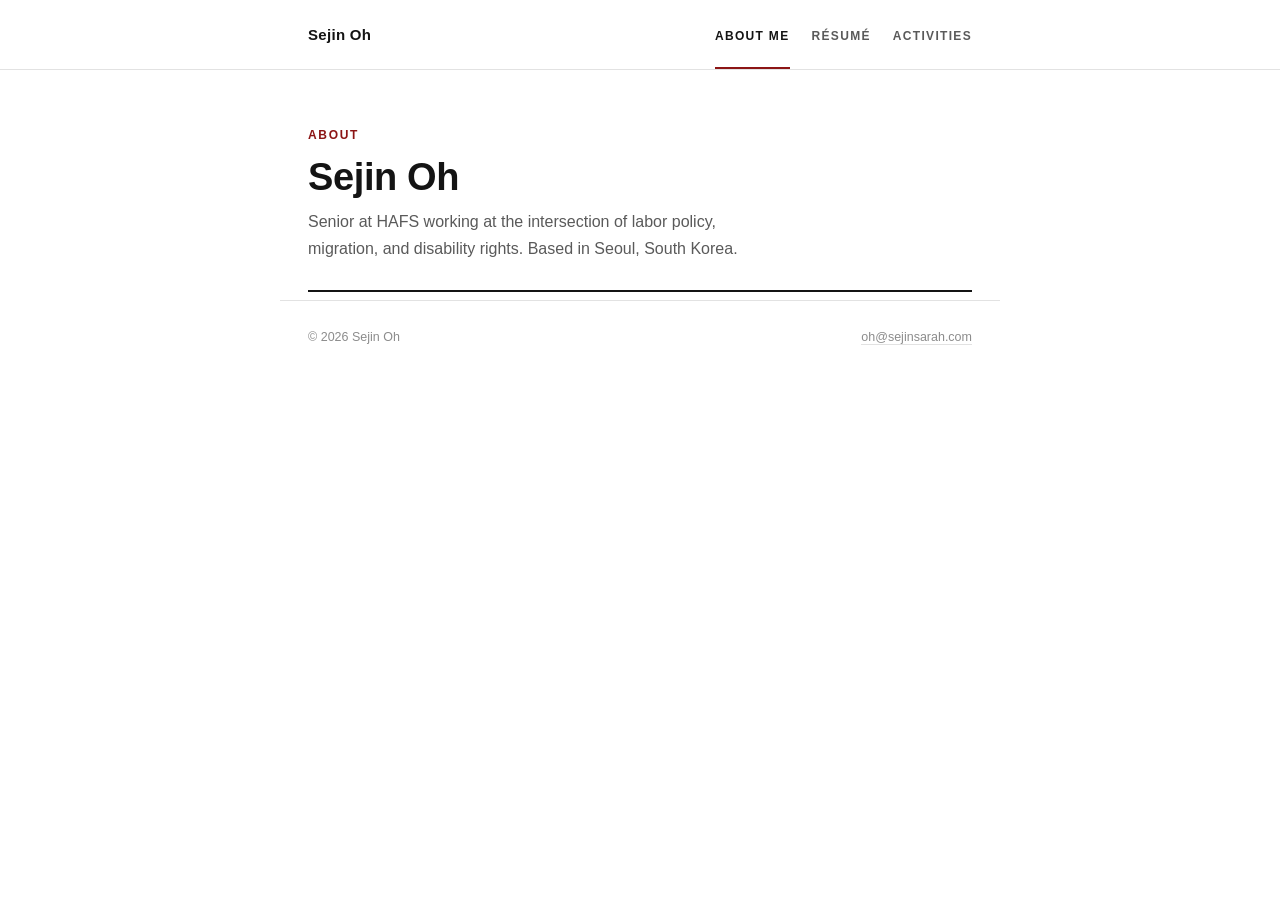
==== index.html @ 44f3dae5 "Add files via upload" ====
<!DOCTYPE html>
<html lang="en">
<head>
<meta charset="UTF-8">
<meta name="viewport" content="width=device-width, initial-scale=1.0">
<title>Sejin Oh — About</title>
<meta name="description" content="Sejin Oh — student researcher and organizer focused on labor and social policy.">
<link rel="preconnect" href="https://api.fontshare.com">
<link rel="stylesheet" href="https://api.fontshare.com/v2/css?f[]=switzer@400,500,600,700&display=swap">
<link rel="stylesheet" href="styles.css">
</head>
<body>

<div class="nav-wrap">
  <nav class="nav">
    <a class="nav-name" href="index.html">Sejin Oh</a>
    <ul class="nav-tabs">
      <li><a href="index.html" aria-current="page">About Me</a></li>
      <li><a href="resume.html">Résumé</a></li>
      <li><a href="activities.html">Activities</a></li>
    </ul>
  </nav>
</div>

<div class="page">
  <header class="masthead" style="padding-bottom: 0;">
    <p class="masthead-eyebrow">About</p>
    <h1>Sejin Oh</h1>
    <p class="masthead-sub">
      Senior at HAFS working at the intersection of labor policy, migration, and disability rights. Based in Seoul, South Korea.
    </p>
    <hr class="masthead-rule">
  </header>
</div>

<footer style="max-width: 720px; margin: 0 auto; padding: 26px 28px 60px; border-top: 1px solid #e2e2e2; font-size: 12.5px; color: #8c8c8c; display: flex; justify-content: space-between; flex-wrap: wrap; gap: 8px;">
  <span>© 2026 Sejin Oh</span>
  <span><a href="mailto:oh@sejinsarah.com">oh@sejinsarah.com</a></span>
</footer>

</body>
</html>
---- styles.css ----
/* ============================================
   sejinsarah.com — shared stylesheet
   Academic / CV aesthetic. Helvetica-adjacent.
   ============================================ */

:root {
  --bg: #ffffff;
  --text: #141414;
  --text-secondary: #5a5a5a;
  --text-tertiary: #8c8c8c;
  --accent: #8c1515;      /* Cornell red, darkened */
  --rule: #e2e2e2;
  --rule-strong: #141414;

  --font: "Switzer", "Helvetica Neue", Helvetica, sans-serif;

  --max-width: 720px;
  --gutter: 28px;
}

* {
  box-sizing: border-box;
}

html {
  -webkit-font-smoothing: antialiased;
}

body {
  margin: 0;
  background: var(--bg);
  color: var(--text);
  font-family: var(--font);
  font-size: 16px;
  line-height: 1.65;
  -webkit-text-size-adjust: 100%;
}

a {
  color: var(--accent);
  text-decoration: none;
  border-bottom: 1px solid rgba(140, 21, 21, 0.35);
  transition: border-color 0.15s ease;
}

a:hover,
a:focus-visible {
  border-bottom-color: var(--accent);
}

a:focus-visible,
button:focus-visible {
  outline: 2px solid var(--accent);
  outline-offset: 3px;
}

/* ---------- Layout shell ---------- */

.page {
  max-width: var(--max-width);
  margin: 0 auto;
  padding: 0 var(--gutter);
}

/* ---------- Top nav ---------- */

.nav-wrap {
  border-bottom: 1px solid var(--rule);
}

.nav {
  max-width: var(--max-width);
  margin: 0 auto;
  padding: 22px var(--gutter) 0;
  display: flex;
  align-items: baseline;
  justify-content: space-between;
  flex-wrap: wrap;
  gap: 14px 24px;
}

.nav-name {
  font-size: 15px;
  font-weight: 700;
  letter-spacing: 0.02em;
  color: var(--text);
  border-bottom: none;
  white-space: nowrap;
}

.nav-name:hover {
  color: var(--accent);
}

.nav-tabs {
  display: flex;
  gap: 22px;
  list-style: none;
  margin: 0;
  padding: 0;
  flex-wrap: wrap;
}

.nav-tabs a {
  display: inline-block;
  font-size: 12px;
  font-weight: 600;
  letter-spacing: 0.11em;
  text-transform: uppercase;
  color: var(--text-secondary);
  border-bottom: 2px solid transparent;
  padding-bottom: 20px;
}

.nav-tabs a:hover {
  color: var(--text);
  border-bottom-color: var(--rule-strong);
}

.nav-tabs a[aria-current="page"] {
  color: var(--text);
  border-bottom-color: var(--accent);
}

/* ---------- Masthead (per-page header) ---------- */

.masthead {
  padding: 56px 0 28px;
}

.masthead-eyebrow {
  font-size: 12px;
  font-weight: 600;
  letter-spacing: 0.14em;
  text-transform: uppercase;
  color: var(--accent);
  margin: 0 0 10px;
}

.masthead h1 {
  font-size: 38px;
  font-weight: 700;
  letter-spacing: -0.01em;
  margin: 0 0 10px;
  line-height: 1.15;
}

.masthead-sub {
  font-size: 16px;
  color: var(--text-secondary);
  margin: 0;
  max-width: 54ch;
}

.masthead-rule {
  margin-top: 28px;
  border: none;
  border-top: 2px solid var(--rule-strong);
}

/* ---------- Sections ---------- */

main {
  padding-bottom: 100px;
}

.section {
  padding-top: 44px;
}

.section + .section {
  border-top: 1px solid var(--rule);
}

.section-label {
  display: flex;
  align-items: baseline;
  gap: 10px;
  font-size: 12px;
  font-weight: 700;
  letter-spacing: 0.14em;
  text-transform: uppercase;
  color: var(--text);
  margin: 0 0 22px;
}

.section-label .num {
  color: var(--text-tertiary);
  font-weight: 500;
}

.section p {
  margin: 0 0 16px;
  color: var(--text);
  max-width: 62ch;
}

.section p:last-child {
  margin-bottom: 0;
}

/* ---------- Entry (résumé / activity style row) ---------- */

.entry {
  margin-bottom: 30px;
}

.entry:last-child {
  margin-bottom: 0;
}

.entry-head {
  display: flex;
  align-items: baseline;
  gap: 8px;
}

.entry-title {
  font-weight: 700;
  font-size: 15.5px;
  white-space: nowrap;
}

.entry-leader {
  flex: 1;
  border-bottom: 1px dotted var(--text-tertiary);
  transform: translateY(-3px);
}

.entry-date {
  font-size: 13px;
  color: var(--text-tertiary);
  white-space: nowrap;
  font-variant-numeric: tabular-nums;
}

.entry-role {
  font-size: 14px;
  color: var(--text-secondary);
  margin: 3px 0 8px;
}

.entry ul {
  margin: 8px 0 0;
  padding-left: 18px;
}

.entry li {
  margin-bottom: 6px;
  color: var(--text);
  max-width: 62ch;
}

.entry li:last-child {
  margin-bottom: 0;
}

/* ---------- Tag / pill row (interests, skills) ---------- */

.tag-row {
  display: flex;
  flex-wrap: wrap;
  gap: 8px;
  margin-top: 4px;
}

.tag {
  font-size: 12.5px;
  color: var(--text-secondary);
  border: 1px solid var(--rule);
  border-radius: 3px;
  padding: 5px 10px;
}

/* ---------- Featured / publication cards ---------- */

.pub {
  margin-bottom: 26px;
  padding-bottom: 26px;
  border-bottom: 1px solid var(--rule);
}

.pub:last-child {
  margin-bottom: 0;
  padding-bottom: 0;
  border-bottom: none;
}

.pub-title {
  font-weight: 700;
  font-size: 16px;
  margin: 0 0 6px;
}

.pub-meta {
  font-size: 13px;
  color: var(--text-tertiary);
  margin: 0 0 10px;
  font-style: italic;
}

.pub p {
  font-size: 15px;
}

/* ---------- Photo grid (Activities) ---------- */

.photo-grid {
  display: grid;
  grid-template-columns: repeat(2, 1fr);
  gap: 24px 20px;
}

.photo-card-title {
  grid-column: 1 / -1;
  font-size: 12px;
  font-weight: 700;
  letter-spacing: 0.08em;
  text-transform: uppercase;
  color: var(--text-tertiary);
  margin: 28px 0 2px;
}

.photo-card-title:first-child {
  margin-top: 0;
}

.photo-card {
  display: block;
}

.photo-frame {
  aspect-ratio: 4 / 3;
  width: 100%;
  background: #fafafa;
  border: 1px dashed var(--rule);
  display: flex;
  align-items: center;
  justify-content: center;
  overflow: hidden;
  margin-bottom: 10px;
}

.photo-frame img {
  width: 100%;
  height: 100%;
  object-fit: cover;
  display: block;
}

.photo-frame .placeholder-label {
  font-size: 11px;
  letter-spacing: 0.08em;
  text-transform: uppercase;
  color: var(--text-tertiary);
  text-align: center;
  padding: 0 10px;
}

.photo-caption-title {
  font-weight: 700;
  font-size: 14.5px;
  margin: 0 0 3px;
}

.photo-caption {
  font-size: 13.5px;
  color: var(--text-secondary);
  margin: 0;
}

@media (max-width: 560px) {
  .photo-grid {
    grid-template-columns: 1fr;
  }
}

/* ---------- Résumé embed ---------- */

.resume-actions {
  display: flex;
  align-items: center;
  gap: 16px;
  margin-bottom: 24px;
}

.btn-download {
  display: inline-block;
  font-size: 13px;
  font-weight: 600;
  letter-spacing: 0.04em;
  text-transform: uppercase;
  color: var(--bg);
  background: var(--accent);
  border: 1px solid var(--accent);
  border-bottom: none;
  padding: 10px 18px;
  border-radius: 2px;
}

.btn-download:hover {
  background: #6f1010;
  border-color: #6f1010;
}

.resume-embed {
  width: 100%;
  height: 900px;
  border: 1px solid var(--rule);
  display: block;
}

.resume-embed-fallback {
  border: 1px dashed var(--rule);
  padding: 40px 20px;
  text-align: center;
  color: var(--text-tertiary);
  font-size: 13.5px;
}

/* ---------- Footer ---------- */

footer {
  max-width: var(--max-width);
  margin: 0 auto;
  padding: 26px var(--gutter) 60px;
  border-top: 1px solid var(--rule);
  font-size: 12.5px;
  color: var(--text-tertiary);
  display: flex;
  justify-content: space-between;
  flex-wrap: wrap;
  gap: 8px;
}

footer a {
  color: var(--text-tertiary);
  border-bottom: 1px solid var(--rule);
}

footer a:hover {
  color: var(--accent);
  border-bottom-color: var(--accent);
}

/* ---------- Responsive ---------- */

@media (max-width: 560px) {
  .masthead h1 {
    font-size: 30px;
  }

  .nav {
    padding-top: 18px;
  }

  .nav-tabs {
    gap: 16px;
  }

  .nav-tabs a {
    padding-bottom: 14px;
  }

  .entry-head {
    flex-wrap: wrap;
  }

  .entry-leader {
    display: none;
  }

  footer {
    flex-direction: column;
  }
}

@media (prefers-reduced-motion: reduce) {
  * {
    transition: none !important;
  }
}
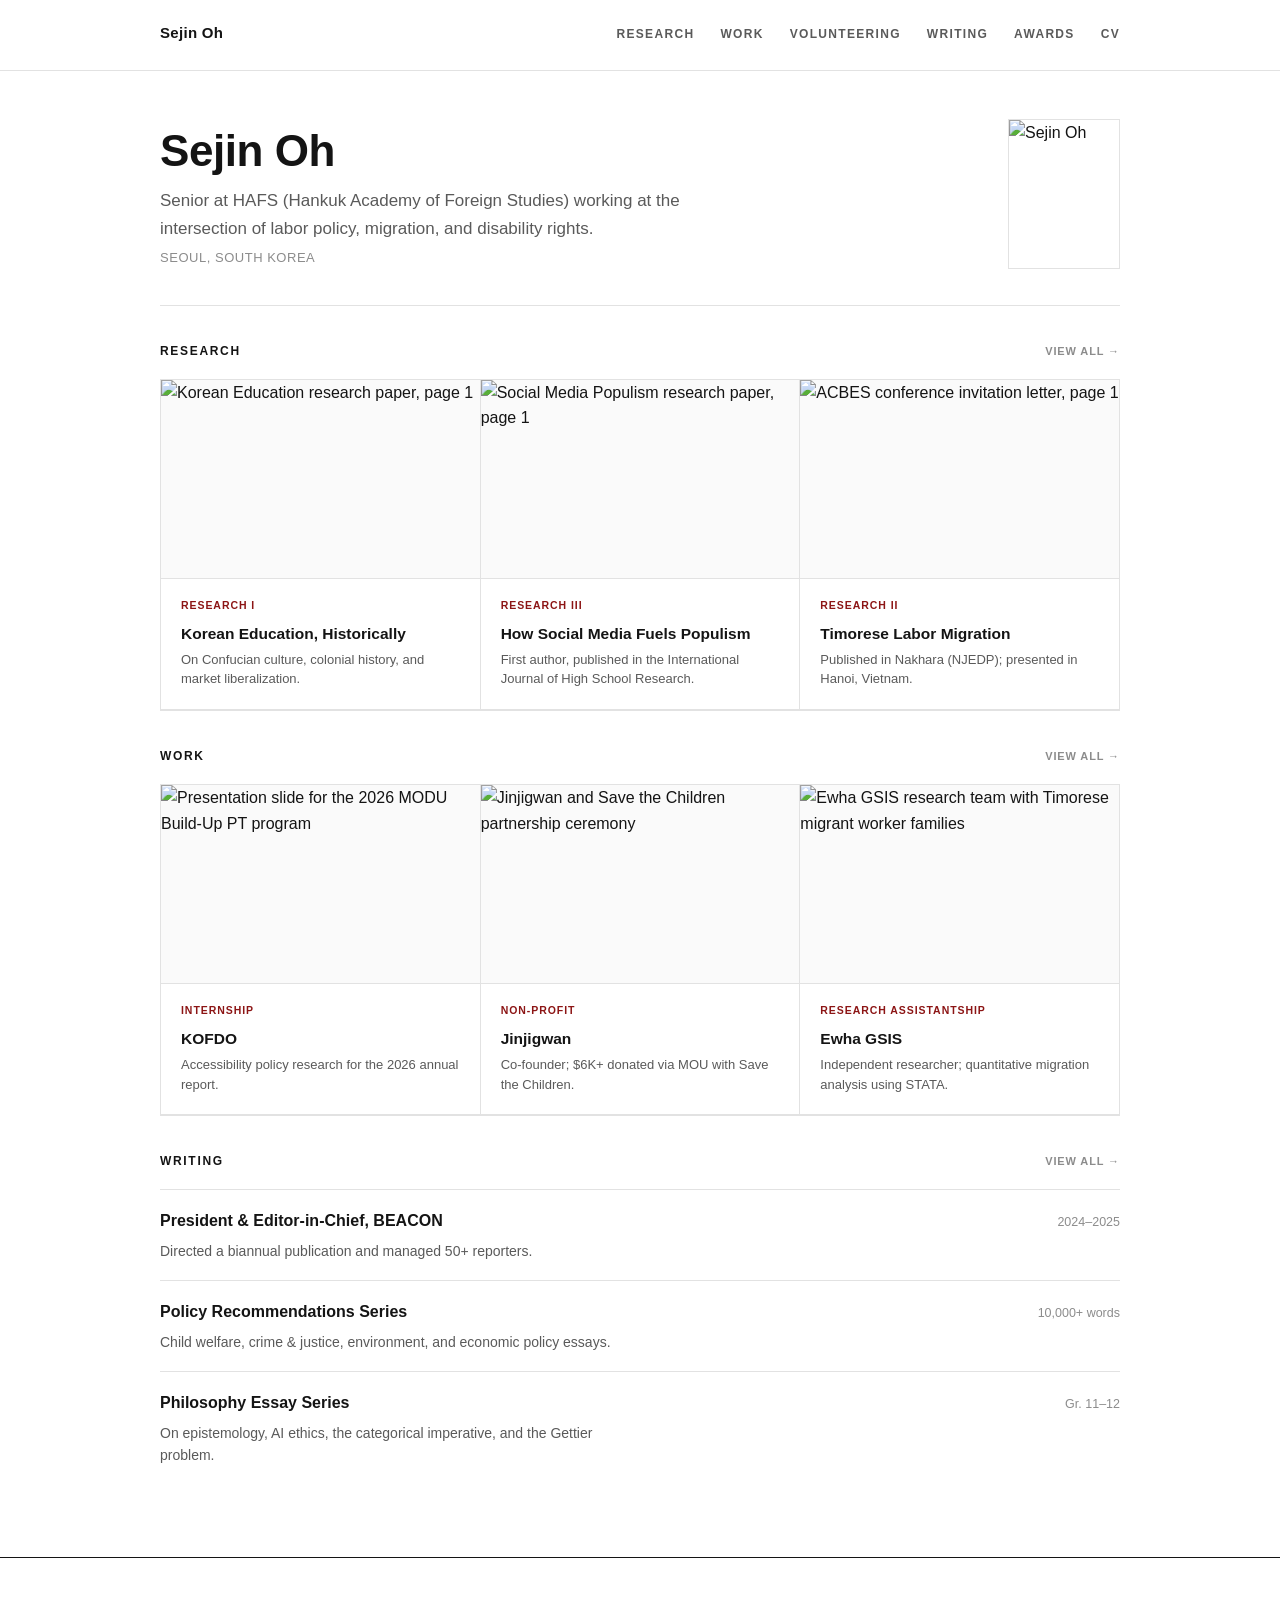
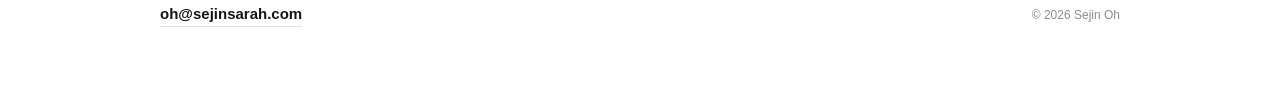
==== commit 921622ab: "Add files via upload" ====
--- a/index.html
+++ b/index.html
@@ -3,8 +3,8 @@
 <head>
 <meta charset="UTF-8">
 <meta name="viewport" content="width=device-width, initial-scale=1.0">
-<title>Sejin Oh — About</title>
-<meta name="description" content="Sejin Oh — student researcher and organizer focused on labor and social policy.">
+<title>Sejin Oh</title>
+<meta name="description" content="Sejin Oh — student researching migration, labor, disability, and education.">
 <link rel="preconnect" href="https://api.fontshare.com">
 <link rel="stylesheet" href="https://api.fontshare.com/v2/css?f[]=switzer@400,500,600,700&display=swap">
 <link rel="stylesheet" href="styles.css">
@@ -15,28 +15,113 @@
   <nav class="nav">
     <a class="nav-name" href="index.html">Sejin Oh</a>
     <ul class="nav-tabs">
-      <li><a href="index.html" aria-current="page">About Me</a></li>
-      <li><a href="resume.html">Résumé</a></li>
-      <li><a href="activities.html">Activities</a></li>
+      <li><a href="research.html">Research</a></li>
+      <li><a href="work.html">Work</a></li>
+      <li><a href="volunteering.html">Volunteering</a></li>
+      <li><a href="writing.html">Writing</a></li>
+      <li><a href="awards.html">Awards</a></li>
+      <li><a href="resume.html">CV</a></li>
     </ul>
   </nav>
 </div>
 
 <div class="page">
-  <header class="masthead" style="padding-bottom: 0;">
-    <p class="masthead-eyebrow">About</p>
-    <h1>Sejin Oh</h1>
-    <p class="masthead-sub">
-      Senior at HAFS working at the intersection of labor policy, migration, and disability rights. Based in Seoul, South Korea.
-    </p>
-    <hr class="masthead-rule">
+  <header class="hero">
+    <div class="hero-row">
+      <div>
+        <h1>Sejin Oh</h1>
+        <p class="hero-desc">Senior at HAFS (Hankuk Academy of Foreign Studies) working at the intersection of labor policy, migration, and disability rights.</p>
+        <p class="hero-location">Seoul, South Korea</p>
+      </div>
+      <img class="hero-photo-tiny" src="images/hero-carousel.jpg" alt="Sejin Oh">
+    </div>
   </header>
+
+  <main>
+    <section class="section" style="border-top: none;">
+      <p class="section-label">Research <a href="research.html">View all →</a></p>
+      <div class="card-grid">
+        <a class="card card-photo-wrap" href="research-korean-education.pdf" target="_blank">
+          <div class="card-photo"><img src="images/thumb-korean-education.jpg" alt="Korean Education research paper, page 1"></div>
+          <div class="card-body">
+            <p class="card-tag">Research I</p>
+            <p class="card-title">Korean Education, Historically</p>
+            <p class="card-desc">On Confucian culture, colonial history, and market liberalization.</p>
+          </div>
+        </a>
+        <a class="card card-photo-wrap" href="research.html">
+          <div class="card-photo"><img src="images/thumb-social-media.jpg" alt="Social Media Populism research paper, page 1"></div>
+          <div class="card-body">
+            <p class="card-tag">Research III</p>
+            <p class="card-title">How Social Media Fuels Populism</p>
+            <p class="card-desc">First author, published in the International Journal of High School Research.</p>
+          </div>
+        </a>
+        <a class="card card-photo-wrap" href="research-migration-invitation.pdf" target="_blank">
+          <div class="card-photo"><img src="images/thumb-migration.jpg" alt="ACBES conference invitation letter, page 1"></div>
+          <div class="card-body">
+            <p class="card-tag">Research II</p>
+            <p class="card-title">Timorese Labor Migration</p>
+            <p class="card-desc">Published in Nakhara (NJEDP); presented in Hanoi, Vietnam.</p>
+          </div>
+        </a>
+      </div>
+    </section>
+
+    <section class="section">
+      <p class="section-label">Work <a href="work.html">View all →</a></p>
+      <div class="card-grid">
+        <a class="card card-photo-wrap" href="work.html">
+          <div class="card-photo"><img src="images/kofdo-modu-buildup-pt.jpg" alt="Presentation slide for the 2026 MODU Build-Up PT program"></div>
+          <div class="card-body">
+            <p class="card-tag">Internship</p>
+            <p class="card-title">KOFDO</p>
+            <p class="card-desc">Accessibility policy research for the 2026 annual report.</p>
+          </div>
+        </a>
+        <a class="card card-photo-wrap" href="work.html">
+          <div class="card-photo"><img src="images/jinjigwan-group.jpg" alt="Jinjigwan and Save the Children partnership ceremony"></div>
+          <div class="card-body">
+            <p class="card-tag">Non-Profit</p>
+            <p class="card-title">Jinjigwan</p>
+            <p class="card-desc">Co-founder; $6K+ donated via MOU with Save the Children.</p>
+          </div>
+        </a>
+        <a class="card card-photo-wrap" href="work.html">
+          <div class="card-photo"><img src="images/ewha-migration-group.jpg" alt="Ewha GSIS research team with Timorese migrant worker families"></div>
+          <div class="card-body">
+            <p class="card-tag">Research Assistantship</p>
+            <p class="card-title">Ewha GSIS</p>
+            <p class="card-desc">Independent researcher; quantitative migration analysis using STATA.</p>
+          </div>
+        </a>
+      </div>
+    </section>
+
+    <section class="section">
+      <p class="section-label">Writing <a href="writing.html">View all →</a></p>
+      <div class="list-row">
+        <div class="list-row-head"><span class="list-row-title">President &amp; Editor-in-Chief, BEACON</span><span class="list-row-meta">2024–2025</span></div>
+        <p class="list-row-desc">Directed a biannual publication and managed 50+ reporters.</p>
+      </div>
+      <div class="list-row">
+        <div class="list-row-head"><span class="list-row-title">Policy Recommendations Series</span><span class="list-row-meta">10,000+ words</span></div>
+        <p class="list-row-desc">Child welfare, crime & justice, environment, and economic policy essays.</p>
+      </div>
+      <div class="list-row">
+        <div class="list-row-head"><span class="list-row-title">Philosophy Essay Series</span><span class="list-row-meta">Gr. 11–12</span></div>
+        <p class="list-row-desc">On epistemology, AI ethics, the categorical imperative, and the Gettier problem.</p>
+      </div>
+    </section>
+  </main>
 </div>
 
-<footer style="max-width: 720px; margin: 0 auto; padding: 26px 28px 60px; border-top: 1px solid #e2e2e2; font-size: 12.5px; color: #8c8c8c; display: flex; justify-content: space-between; flex-wrap: wrap; gap: 8px;">
-  <span>© 2026 Sejin Oh</span>
-  <span><a href="mailto:oh@sejinsarah.com">oh@sejinsarah.com</a></span>
-</footer>
+<div class="footer-wrap">
+  <footer>
+    <a class="footer-email" href="mailto:oh@sejinsarah.com">oh@sejinsarah.com</a>
+    <p class="footer-copy">© 2026 Sejin Oh</p>
+  </footer>
+</div>
 
 </body>
 </html>
--- a/styles.css
+++ b/styles.css
@@ -1,6 +1,6 @@
 /* ============================================
-   sejinsarah.com — shared stylesheet
-   Academic / CV aesthetic. Helvetica-adjacent.
+   sejinsarah.com — shared stylesheet, v2
+   Academic-editorial. Helvetica-adjacent (Switzer).
    ============================================ */
 
 :root {
@@ -8,23 +8,18 @@
   --text: #141414;
   --text-secondary: #5a5a5a;
   --text-tertiary: #8c8c8c;
-  --accent: #8c1515;      /* Cornell red, darkened */
+  --accent: #8c1515;
   --rule: #e2e2e2;
   --rule-strong: #141414;
 
   --font: "Switzer", "Helvetica Neue", Helvetica, sans-serif;
 
-  --max-width: 720px;
-  --gutter: 28px;
-}
-
-* {
-  box-sizing: border-box;
-}
-
-html {
-  -webkit-font-smoothing: antialiased;
-}
+  --max-width: 1040px;
+  --gutter: 40px;
+}
+
+* { box-sizing: border-box; }
+html { -webkit-font-smoothing: antialiased; }
 
 body {
   margin: 0;
@@ -32,7 +27,7 @@
   color: var(--text);
   font-family: var(--font);
   font-size: 16px;
-  line-height: 1.65;
+  line-height: 1.6;
   -webkit-text-size-adjust: 100%;
 }
 
@@ -42,41 +37,25 @@
   border-bottom: 1px solid rgba(140, 21, 21, 0.35);
   transition: border-color 0.15s ease;
 }
-
-a:hover,
-a:focus-visible {
-  border-bottom-color: var(--accent);
-}
-
-a:focus-visible,
-button:focus-visible {
-  outline: 2px solid var(--accent);
-  outline-offset: 3px;
-}
-
-/* ---------- Layout shell ---------- */
-
-.page {
-  max-width: var(--max-width);
-  margin: 0 auto;
-  padding: 0 var(--gutter);
-}
+a:hover, a:focus-visible { border-bottom-color: var(--accent); }
+a:focus-visible, button:focus-visible { outline: 2px solid var(--accent); outline-offset: 3px; }
+
+.page { max-width: var(--max-width); margin: 0 auto; padding: 0 var(--gutter); }
+.prose { max-width: 62ch; }
 
 /* ---------- Top nav ---------- */
 
-.nav-wrap {
-  border-bottom: 1px solid var(--rule);
-}
+.nav-wrap { border-bottom: 1px solid var(--rule); }
 
 .nav {
   max-width: var(--max-width);
   margin: 0 auto;
-  padding: 22px var(--gutter) 0;
+  padding: 20px var(--gutter);
   display: flex;
   align-items: baseline;
   justify-content: space-between;
   flex-wrap: wrap;
-  gap: 14px 24px;
+  gap: 12px 24px;
 }
 
 .nav-name {
@@ -87,14 +66,11 @@
   border-bottom: none;
   white-space: nowrap;
 }
-
-.nav-name:hover {
-  color: var(--accent);
-}
+.nav-name:hover { color: var(--accent); }
 
 .nav-tabs {
   display: flex;
-  gap: 22px;
+  gap: 26px;
   list-style: none;
   margin: 0;
   padding: 0;
@@ -109,24 +85,44 @@
   text-transform: uppercase;
   color: var(--text-secondary);
   border-bottom: 2px solid transparent;
-  padding-bottom: 20px;
-}
-
-.nav-tabs a:hover {
-  color: var(--text);
-  border-bottom-color: var(--rule-strong);
-}
-
-.nav-tabs a[aria-current="page"] {
-  color: var(--text);
-  border-bottom-color: var(--accent);
-}
-
-/* ---------- Masthead (per-page header) ---------- */
-
-.masthead {
-  padding: 56px 0 28px;
-}
+  padding-bottom: 4px;
+}
+.nav-tabs a:hover { color: var(--text); border-bottom-color: var(--rule-strong); }
+.nav-tabs a[aria-current="page"] { color: var(--text); border-bottom-color: var(--accent); }
+
+/* ---------- Hero (homepage) ---------- */
+
+.hero {
+  padding: 48px 0 36px;
+  border-bottom: 1px solid var(--rule);
+}
+
+.hero h1 {
+  font-size: 44px;
+  font-weight: 700;
+  letter-spacing: -0.01em;
+  margin: 0 0 12px;
+  line-height: 1.1;
+}
+
+.hero-desc {
+  font-size: 17px;
+  color: var(--text-secondary);
+  margin: 0 0 6px;
+  max-width: 56ch;
+}
+
+.hero-location {
+  font-size: 13px;
+  color: var(--text-tertiary);
+  letter-spacing: 0.04em;
+  text-transform: uppercase;
+  margin: 0;
+}
+
+/* ---------- Masthead (subpages) ---------- */
+
+.masthead { padding: 40px 0 24px; }
 
 .masthead-eyebrow {
   font-size: 12px;
@@ -134,255 +130,257 @@
   letter-spacing: 0.14em;
   text-transform: uppercase;
   color: var(--accent);
-  margin: 0 0 10px;
+  margin: 0 0 8px;
 }
 
 .masthead h1 {
-  font-size: 38px;
+  font-size: 34px;
   font-weight: 700;
   letter-spacing: -0.01em;
-  margin: 0 0 10px;
+  margin: 0 0 8px;
   line-height: 1.15;
 }
 
 .masthead-sub {
-  font-size: 16px;
+  font-size: 15.5px;
   color: var(--text-secondary);
   margin: 0;
-  max-width: 54ch;
+  max-width: 60ch;
 }
 
 .masthead-rule {
-  margin-top: 28px;
+  margin-top: 22px;
   border: none;
   border-top: 2px solid var(--rule-strong);
 }
 
 /* ---------- Sections ---------- */
 
-main {
-  padding-bottom: 100px;
-}
-
-.section {
-  padding-top: 44px;
-}
-
-.section + .section {
+main { padding-bottom: 64px; }
+
+.section { padding-top: 36px; }
+.section + .section { border-top: 1px solid var(--rule); }
+
+.section-label {
+  font-size: 12px;
+  font-weight: 700;
+  letter-spacing: 0.14em;
+  text-transform: uppercase;
+  color: var(--text);
+  margin: 0 0 18px;
+  display: flex;
+  align-items: baseline;
+  justify-content: space-between;
+}
+
+.section-label a {
+  font-size: 11px;
+  font-weight: 600;
+  letter-spacing: 0.08em;
+  color: var(--text-tertiary);
+  border-bottom: none;
+}
+.section-label a:hover { color: var(--accent); }
+
+/* ---------- Card grid (Selected Work) ---------- */
+
+.card-grid {
+  display: grid;
+  grid-template-columns: repeat(3, 1fr);
+  gap: 1px;
+  background: var(--rule);
+  border: 1px solid var(--rule);
+}
+
+.card {
+  background: var(--bg);
+  padding: 22px 20px;
+  display: block;
+  color: var(--text);
+  border-bottom: none;
+  min-height: 132px;
+}
+
+.card:hover { background: #fafafa; }
+
+.card-tag {
+  font-size: 10.5px;
+  font-weight: 600;
+  letter-spacing: 0.09em;
+  text-transform: uppercase;
+  color: var(--accent);
+  margin: 0 0 10px;
+}
+
+.card-title {
+  font-size: 15.5px;
+  font-weight: 700;
+  margin: 0 0 6px;
+  line-height: 1.3;
+}
+
+.card-desc {
+  font-size: 13px;
+  color: var(--text-secondary);
+  margin: 0;
+  line-height: 1.5;
+}
+
+@media (max-width: 760px) {
+  .card-grid { grid-template-columns: repeat(2, 1fr); }
+}
+@media (max-width: 520px) {
+  .card-grid { grid-template-columns: 1fr; }
+}
+
+/* ---------- Work groups (Work page) ---------- */
+
+.work-group { margin-bottom: 8px; }
+
+.work-group-title {
+  font-size: 12px;
+  font-weight: 700;
+  letter-spacing: 0.1em;
+  text-transform: uppercase;
+  color: var(--text-tertiary);
+  margin: 0 0 14px;
+}
+
+/* ---------- List rows (Writing) ---------- */
+
+.list-row {
+  display: block;
+  padding: 18px 0;
   border-top: 1px solid var(--rule);
-}
-
-.section-label {
+  color: var(--text);
+}
+.list-row:first-child { border-top: none; }
+.list-row:hover .list-row-title { color: var(--accent); }
+
+.list-row-head {
   display: flex;
   align-items: baseline;
-  gap: 10px;
-  font-size: 12px;
-  font-weight: 700;
-  letter-spacing: 0.14em;
-  text-transform: uppercase;
-  color: var(--text);
-  margin: 0 0 22px;
-}
-
-.section-label .num {
-  color: var(--text-tertiary);
-  font-weight: 500;
-}
-
-.section p {
-  margin: 0 0 16px;
-  color: var(--text);
+  justify-content: space-between;
+  gap: 16px;
+}
+
+.list-row-title {
+  font-size: 16px;
+  font-weight: 700;
+  transition: color 0.15s ease;
+}
+
+.list-row-meta {
+  font-size: 12.5px;
+  color: var(--text-tertiary);
+  white-space: nowrap;
+  font-variant-numeric: tabular-nums;
+}
+
+.list-row-desc {
+  font-size: 14px;
+  color: var(--text-secondary);
+  margin: 6px 0 0;
   max-width: 62ch;
 }
 
-.section p:last-child {
-  margin-bottom: 0;
-}
-
-/* ---------- Entry (résumé / activity style row) ---------- */
-
-.entry {
-  margin-bottom: 30px;
-}
-
-.entry:last-child {
-  margin-bottom: 0;
-}
+/* ---------- Grouped bio blocks (About) ---------- */
+
+.bio-line {
+  font-size: 16px;
+  max-width: 62ch;
+  margin: 0 0 8px;
+}
+.bio-line:last-child { margin-bottom: 0; }
+
+.group-row {
+  display: flex;
+  gap: 8px;
+  padding: 10px 0;
+  border-top: 1px solid var(--rule);
+  font-size: 14.5px;
+}
+.group-row:first-child { border-top: none; }
+
+.group-row-label {
+  color: var(--text-tertiary);
+  min-width: 110px;
+  flex-shrink: 0;
+  font-size: 12px;
+  font-weight: 600;
+  letter-spacing: 0.06em;
+  text-transform: uppercase;
+  padding-top: 2px;
+}
+
+.group-row-value { color: var(--text); }
+
+.tag-row { display: flex; flex-wrap: wrap; gap: 8px; }
+.tag {
+  font-size: 12.5px;
+  color: var(--text-secondary);
+  border: 1px solid var(--rule);
+  border-radius: 3px;
+  padding: 5px 10px;
+}
+
+/* ---------- Detail entries (Research / Work / Volunteering) ---------- */
+
+.entry-block { margin-bottom: 34px; }
+.entry-block:last-child { margin-bottom: 0; }
 
 .entry-head {
   display: flex;
   align-items: baseline;
   gap: 8px;
-}
-
-.entry-title {
-  font-weight: 700;
-  font-size: 15.5px;
-  white-space: nowrap;
-}
+  flex-wrap: wrap;
+}
+
+.entry-title { font-weight: 700; font-size: 16px; }
 
 .entry-leader {
   flex: 1;
   border-bottom: 1px dotted var(--text-tertiary);
   transform: translateY(-3px);
-}
-
-.entry-date {
-  font-size: 13px;
+  min-width: 24px;
+}
+
+.entry-meta {
+  font-size: 12px;
   color: var(--text-tertiary);
   white-space: nowrap;
   font-variant-numeric: tabular-nums;
 }
 
 .entry-role {
-  font-size: 14px;
-  color: var(--text-secondary);
-  margin: 3px 0 8px;
-}
-
-.entry ul {
+  font-size: 13.5px;
+  color: var(--text-secondary);
+  margin: 3px 0 10px;
+}
+
+.entry-block ul {
   margin: 8px 0 0;
   padding-left: 18px;
 }
-
-.entry li {
+.entry-block li {
   margin-bottom: 6px;
-  color: var(--text);
+  font-size: 14.5px;
+  color: var(--text);
+  max-width: 68ch;
+}
+.entry-block li:last-child { margin-bottom: 0; }
+
+.entry-subtitle {
+  font-size: 14.5px;
+  font-weight: 700;
+  font-style: italic;
+  margin: 14px 0 6px;
   max-width: 62ch;
 }
 
-.entry li:last-child {
-  margin-bottom: 0;
-}
-
-/* ---------- Tag / pill row (interests, skills) ---------- */
-
-.tag-row {
-  display: flex;
-  flex-wrap: wrap;
-  gap: 8px;
-  margin-top: 4px;
-}
-
-.tag {
-  font-size: 12.5px;
-  color: var(--text-secondary);
-  border: 1px solid var(--rule);
-  border-radius: 3px;
-  padding: 5px 10px;
-}
-
-/* ---------- Featured / publication cards ---------- */
-
-.pub {
-  margin-bottom: 26px;
-  padding-bottom: 26px;
-  border-bottom: 1px solid var(--rule);
-}
-
-.pub:last-child {
-  margin-bottom: 0;
-  padding-bottom: 0;
-  border-bottom: none;
-}
-
-.pub-title {
-  font-weight: 700;
-  font-size: 16px;
-  margin: 0 0 6px;
-}
-
-.pub-meta {
-  font-size: 13px;
-  color: var(--text-tertiary);
-  margin: 0 0 10px;
-  font-style: italic;
-}
-
-.pub p {
-  font-size: 15px;
-}
-
-/* ---------- Photo grid (Activities) ---------- */
-
-.photo-grid {
-  display: grid;
-  grid-template-columns: repeat(2, 1fr);
-  gap: 24px 20px;
-}
-
-.photo-card-title {
-  grid-column: 1 / -1;
-  font-size: 12px;
-  font-weight: 700;
-  letter-spacing: 0.08em;
-  text-transform: uppercase;
-  color: var(--text-tertiary);
-  margin: 28px 0 2px;
-}
-
-.photo-card-title:first-child {
-  margin-top: 0;
-}
-
-.photo-card {
-  display: block;
-}
-
-.photo-frame {
-  aspect-ratio: 4 / 3;
-  width: 100%;
-  background: #fafafa;
-  border: 1px dashed var(--rule);
-  display: flex;
-  align-items: center;
-  justify-content: center;
-  overflow: hidden;
-  margin-bottom: 10px;
-}
-
-.photo-frame img {
-  width: 100%;
-  height: 100%;
-  object-fit: cover;
-  display: block;
-}
-
-.photo-frame .placeholder-label {
-  font-size: 11px;
-  letter-spacing: 0.08em;
-  text-transform: uppercase;
-  color: var(--text-tertiary);
-  text-align: center;
-  padding: 0 10px;
-}
-
-.photo-caption-title {
-  font-weight: 700;
-  font-size: 14.5px;
-  margin: 0 0 3px;
-}
-
-.photo-caption {
-  font-size: 13.5px;
-  color: var(--text-secondary);
-  margin: 0;
-}
-
-@media (max-width: 560px) {
-  .photo-grid {
-    grid-template-columns: 1fr;
-  }
-}
-
 /* ---------- Résumé embed ---------- */
 
-.resume-actions {
-  display: flex;
-  align-items: center;
-  gap: 16px;
-  margin-bottom: 24px;
-}
+.resume-actions { display: flex; align-items: center; gap: 16px; margin-bottom: 20px; }
 
 .btn-download {
   display: inline-block;
@@ -397,18 +395,9 @@
   padding: 10px 18px;
   border-radius: 2px;
 }
-
-.btn-download:hover {
-  background: #6f1010;
-  border-color: #6f1010;
-}
-
-.resume-embed {
-  width: 100%;
-  height: 900px;
-  border: 1px solid var(--rule);
-  display: block;
-}
+.btn-download:hover { background: #6f1010; border-color: #6f1010; }
+
+.resume-embed { width: 100%; height: 900px; border: 1px solid var(--rule); display: block; }
 
 .resume-embed-fallback {
   border: 1px dashed var(--rule);
@@ -418,65 +407,148 @@
   font-size: 13.5px;
 }
 
-/* ---------- Footer ---------- */
+/* ---------- Footer (contact only) ---------- */
+
+.footer-wrap { border-top: 1px solid var(--rule-strong); margin-top: 8px; }
 
 footer {
   max-width: var(--max-width);
   margin: 0 auto;
-  padding: 26px var(--gutter) 60px;
-  border-top: 1px solid var(--rule);
-  font-size: 12.5px;
-  color: var(--text-tertiary);
+  padding: 36px var(--gutter) 48px;
   display: flex;
   justify-content: space-between;
+  align-items: baseline;
   flex-wrap: wrap;
+  gap: 12px;
+}
+
+.footer-email {
+  font-size: 15px;
+  font-weight: 700;
+  color: var(--text);
+  border-bottom: 1px solid var(--rule);
+}
+.footer-email:hover { color: var(--accent); border-bottom-color: var(--accent); }
+
+.footer-copy {
+  font-size: 12px;
+  color: var(--text-tertiary);
+}
+
+/* ---------- Card with image (homepage) ---------- */
+
+.card-photo {
+  aspect-ratio: 16 / 10;
+  width: 100%;
+  background: #fafafa;
+  border-bottom: 1px solid var(--rule);
+  display: flex;
+  align-items: center;
+  justify-content: center;
+  overflow: hidden;
+}
+.card-photo img { width: 100%; height: 100%; object-fit: cover; display: block; }
+.card-photo .placeholder-label {
+  font-size: 10.5px;
+  letter-spacing: 0.08em;
+  text-transform: uppercase;
+  color: var(--text-tertiary);
+  text-align: center;
+  padding: 0 10px;
+}
+
+.card-photo-wrap { padding: 0 !important; }
+.card-photo-wrap .card-body { padding: 18px 20px 20px; }
+
+.pdf-tag {
+  display: inline-flex;
+  align-items: center;
+  gap: 5px;
+  font-size: 10.5px;
+  font-weight: 700;
+  letter-spacing: 0.06em;
+  text-transform: uppercase;
+  color: var(--accent);
+  border: 1px solid var(--accent);
+  border-radius: 2px;
+  padding: 3px 7px;
+  margin-top: 8px;
+}
+
+.pdf-tag + .pdf-tag {
+  margin-left: 8px;
+}
+
+/* ---------- Mini photo gallery (within entry blocks) ---------- */
+
+.mini-gallery {
+  display: grid;
+  grid-template-columns: repeat(auto-fit, minmax(140px, 1fr));
   gap: 8px;
-}
-
-footer a {
-  color: var(--text-tertiary);
-  border-bottom: 1px solid var(--rule);
-}
-
-footer a:hover {
-  color: var(--accent);
-  border-bottom-color: var(--accent);
-}
+  margin-top: 14px;
+}
+
+.mini-gallery img {
+  width: 100%;
+  aspect-ratio: 4 / 3;
+  object-fit: cover;
+  border: 1px solid var(--rule);
+  display: block;
+}
+
+.mini-gallery figure { margin: 0; }
+
+.mini-gallery figcaption {
+  font-size: 11px;
+  font-style: italic;
+  color: var(--text-tertiary);
+  margin-top: 6px;
+  line-height: 1.35;
+}
+
+@media (max-width: 560px) {
+  .mini-gallery {
+    grid-template-columns: repeat(2, 1fr);
+  }
+}
+
+/* ---------- Tiny hero photo (homepage) ---------- */
+
+.hero-row {
+  display: flex;
+  align-items: flex-end;
+  justify-content: space-between;
+  gap: 24px;
+  flex-wrap: wrap;
+}
+
+.hero-photo-tiny {
+  width: 112px;
+  aspect-ratio: 3 / 4;
+  object-fit: cover;
+  border: 1px solid var(--rule);
+  display: block;
+  flex: 0 0 auto;
+}
+
+@media (max-width: 560px) {
+  .hero-photo-tiny { width: 80px; }
+}
+
 
 /* ---------- Responsive ---------- */
 
 @media (max-width: 560px) {
-  .masthead h1 {
-    font-size: 30px;
-  }
-
-  .nav {
-    padding-top: 18px;
-  }
-
-  .nav-tabs {
-    gap: 16px;
-  }
-
-  .nav-tabs a {
-    padding-bottom: 14px;
-  }
-
-  .entry-head {
-    flex-wrap: wrap;
-  }
-
-  .entry-leader {
-    display: none;
-  }
-
-  footer {
-    flex-direction: column;
-  }
+  :root { --gutter: 22px; }
+  .hero h1 { font-size: 32px; }
+  .masthead h1 { font-size: 27px; }
+  .nav { padding-top: 16px; }
+  .nav-tabs { gap: 16px; }
+  footer { flex-direction: column; }
+  .group-row { flex-direction: column; gap: 3px; }
+  .group-row-label { min-width: 0; }
 }
 
 @media (prefers-reduced-motion: reduce) {
-  * {
-    transition: none !important;
-  }
-}
+  * { transition: none !important; }
+}
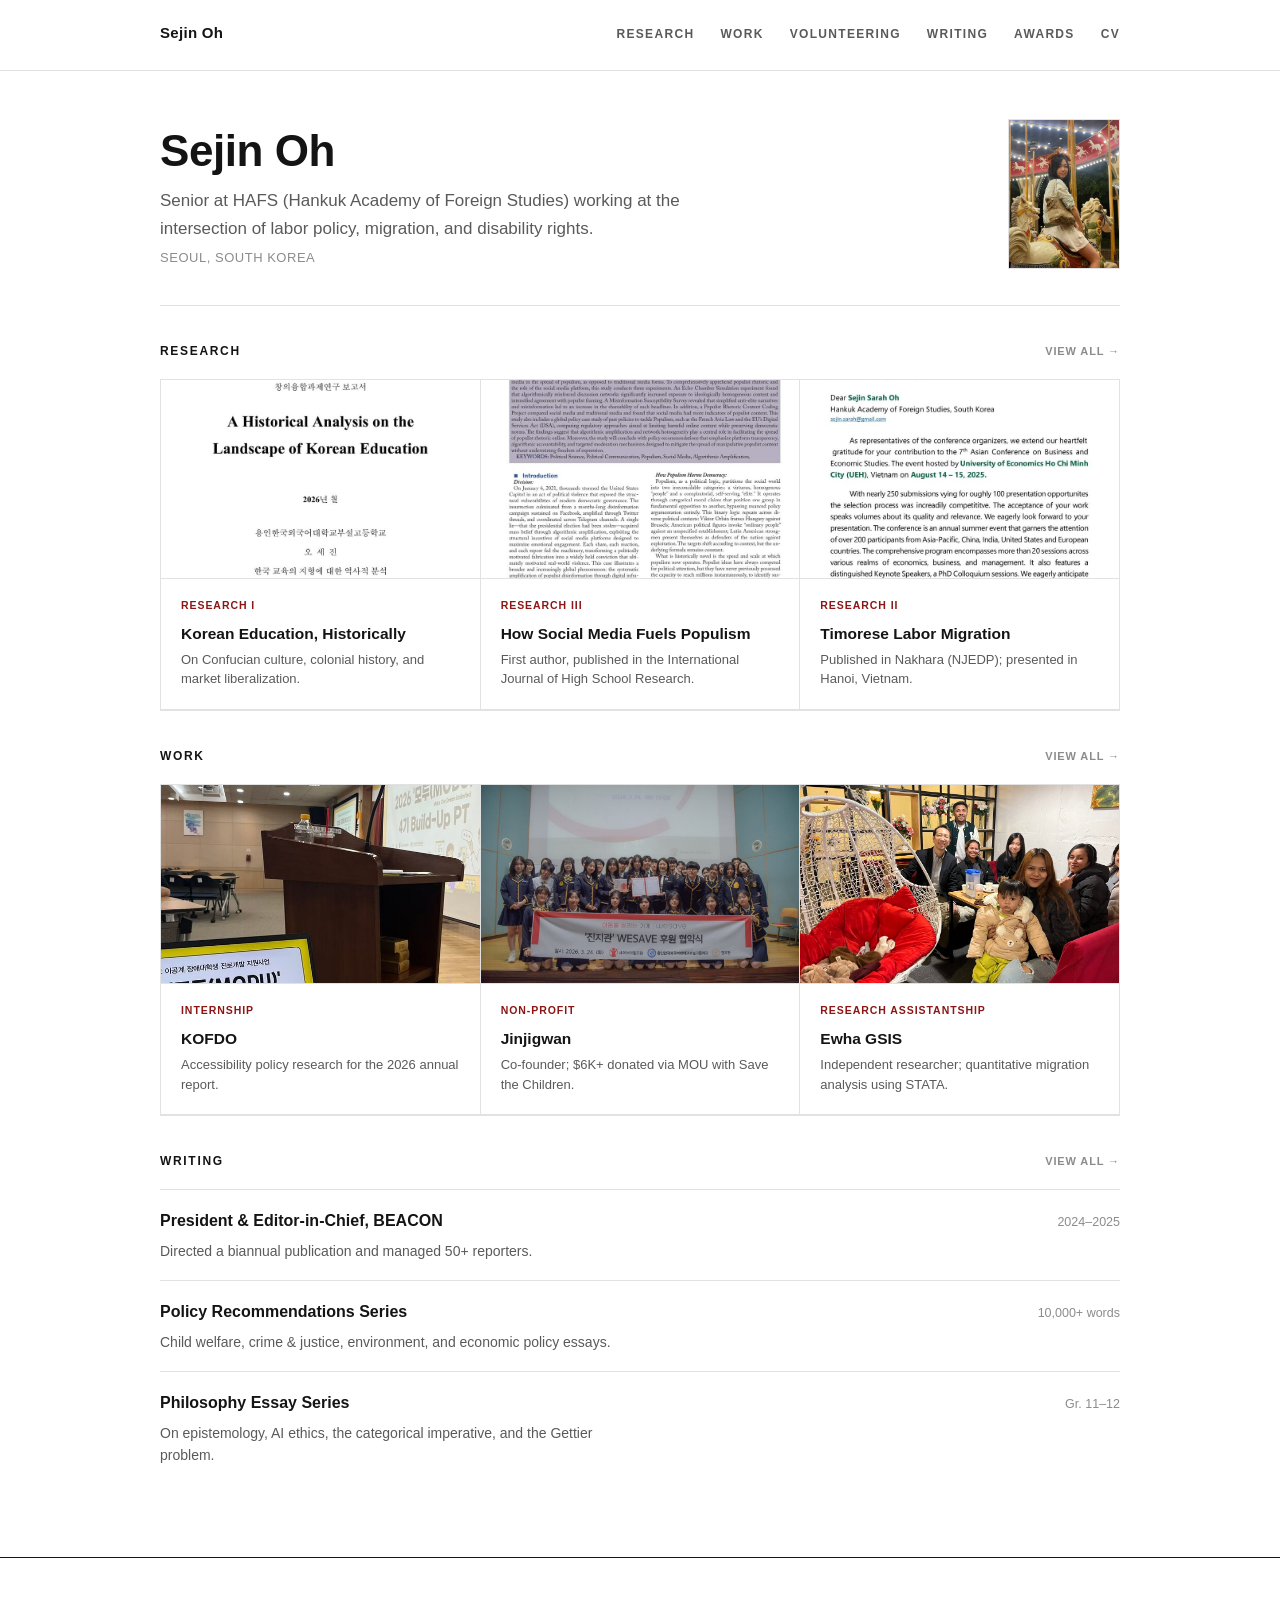
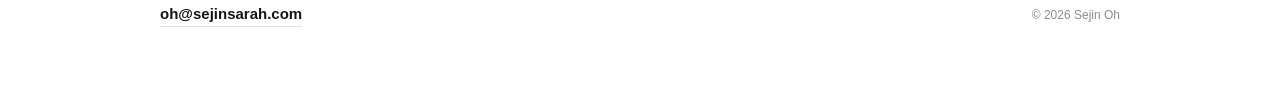
==== commit f8c9fa50: "Add files via upload" ====
--- a/index.html
+++ b/index.html
@@ -41,7 +41,7 @@
     <section class="section" style="border-top: none;">
       <p class="section-label">Research <a href="research.html">View all →</a></p>
       <div class="card-grid">
-        <a class="card card-photo-wrap" href="research-korean-education.pdf" target="_blank">
+        <a class="card card-photo-wrap" href="pdfs/research-korean-education.pdf" target="_blank">
           <div class="card-photo"><img src="images/thumb-korean-education.jpg" alt="Korean Education research paper, page 1"></div>
           <div class="card-body">
             <p class="card-tag">Research I</p>
@@ -57,7 +57,7 @@
             <p class="card-desc">First author, published in the International Journal of High School Research.</p>
           </div>
         </a>
-        <a class="card card-photo-wrap" href="research-migration-invitation.pdf" target="_blank">
+        <a class="card card-photo-wrap" href="pdfs/research-migration-invitation.pdf" target="_blank">
           <div class="card-photo"><img src="images/thumb-migration.jpg" alt="ACBES conference invitation letter, page 1"></div>
           <div class="card-body">
             <p class="card-tag">Research II</p>
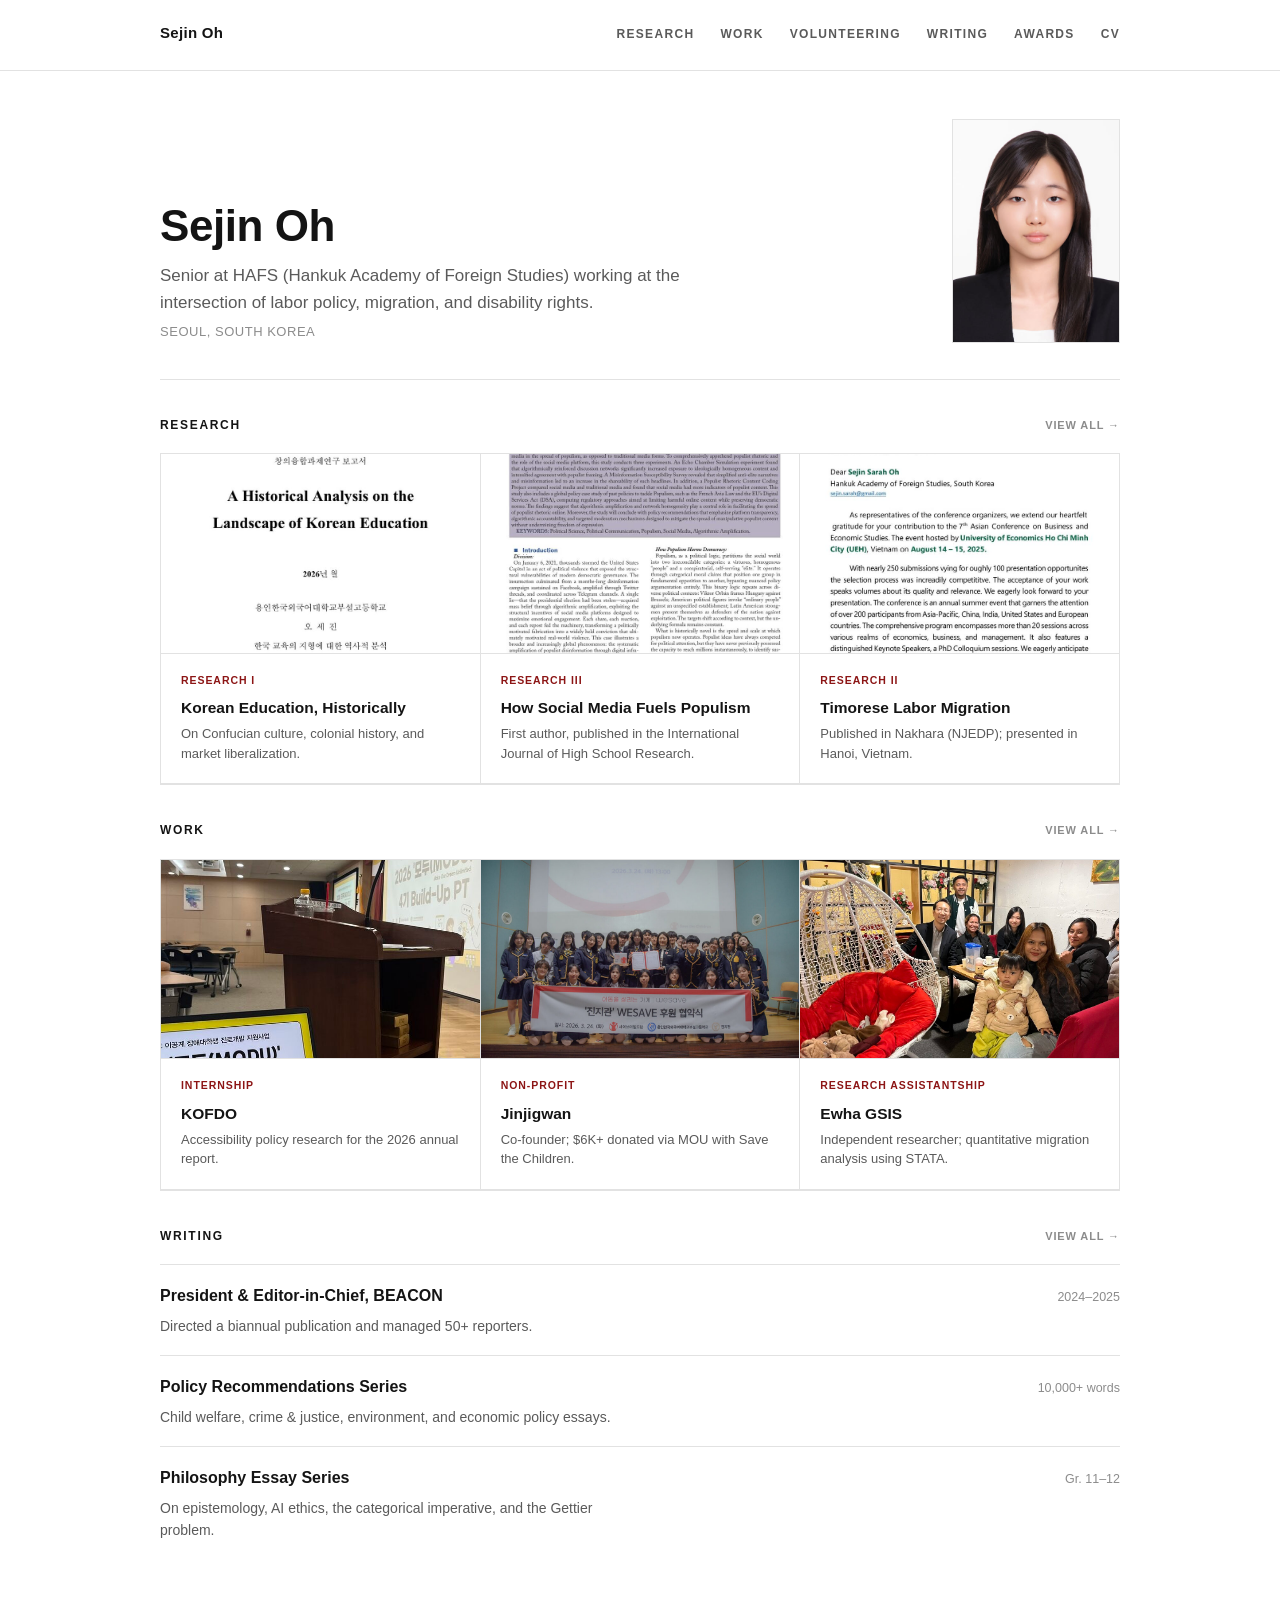
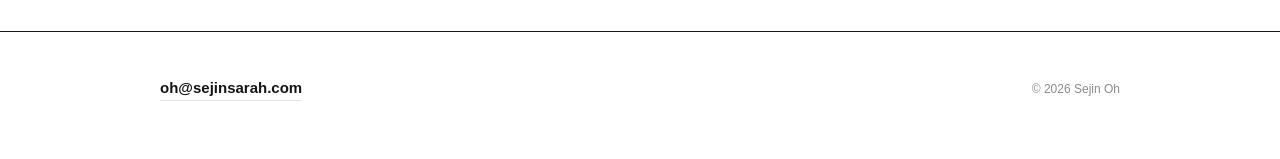
==== commit 393ada30: "Add files via upload" ====
--- a/index.html
+++ b/index.html
@@ -33,7 +33,7 @@
         <p class="hero-desc">Senior at HAFS (Hankuk Academy of Foreign Studies) working at the intersection of labor policy, migration, and disability rights.</p>
         <p class="hero-location">Seoul, South Korea</p>
       </div>
-      <img class="hero-photo-tiny" src="images/hero-carousel.jpg" alt="Sejin Oh">
+      <img class="hero-photo-tiny" src="images/hero-photo.jpg" alt="Sejin Oh">
     </div>
   </header>
 
--- a/styles.css
+++ b/styles.css
@@ -378,6 +378,57 @@
   max-width: 62ch;
 }
 
+.entry-abstract {
+  margin: 14px 0 0;
+  padding: 16px 18px;
+  background: #fafafa;
+  border-left: 2px solid var(--accent);
+  max-width: 68ch;
+}
+
+.entry-abstract-label {
+  font-size: 10.5px;
+  font-weight: 700;
+  letter-spacing: 0.1em;
+  text-transform: uppercase;
+  color: var(--accent);
+  margin: 0 0 8px;
+}
+
+.entry-abstract p {
+  font-size: 13.5px;
+  color: var(--text-secondary);
+  line-height: 1.65;
+  margin: 0 0 10px;
+}
+.entry-abstract p:last-child { margin-bottom: 0; }
+
+.entry-stats {
+  display: flex;
+  flex-wrap: wrap;
+  gap: 24px;
+  margin: 16px 0 6px;
+  padding: 16px 0;
+  border-top: 1px solid var(--rule);
+  border-bottom: 1px solid var(--rule);
+}
+
+.entry-stat-value {
+  font-size: 22px;
+  font-weight: 700;
+  color: var(--accent);
+  line-height: 1.1;
+  font-variant-numeric: tabular-nums;
+}
+
+.entry-stat-label {
+  font-size: 11px;
+  color: var(--text-tertiary);
+  letter-spacing: 0.03em;
+  margin-top: 3px;
+  max-width: 16ch;
+}
+
 /* ---------- Résumé embed ---------- */
 
 .resume-actions { display: flex; align-items: center; gap: 16px; margin-bottom: 20px; }
@@ -483,9 +534,9 @@
 
 .mini-gallery {
   display: grid;
-  grid-template-columns: repeat(auto-fit, minmax(140px, 1fr));
-  gap: 8px;
-  margin-top: 14px;
+  grid-template-columns: repeat(auto-fit, minmax(260px, 1fr));
+  gap: 20px 16px;
+  margin-top: 16px;
 }
 
 .mini-gallery img {
@@ -499,18 +550,24 @@
 .mini-gallery figure { margin: 0; }
 
 .mini-gallery figcaption {
-  font-size: 11px;
-  font-style: italic;
-  color: var(--text-tertiary);
-  margin-top: 6px;
-  line-height: 1.35;
-}
-
-@media (max-width: 560px) {
+  font-size: 12.5px;
+  color: var(--text-secondary);
+  margin-top: 8px;
+  line-height: 1.4;
+}
+
+.mini-gallery figcaption em {
+  font-style: normal;
+  color: var(--text-tertiary);
+}
+
+@media (max-width: 700px) {
   .mini-gallery {
-    grid-template-columns: repeat(2, 1fr);
+    grid-template-columns: 1fr;
   }
 }
+
+.mini-gallery--wide { grid-template-columns: repeat(auto-fit, minmax(340px, 1fr)); }
 
 /* ---------- Tiny hero photo (homepage) ---------- */
 
@@ -523,7 +580,7 @@
 }
 
 .hero-photo-tiny {
-  width: 112px;
+  width: 168px;
   aspect-ratio: 3 / 4;
   object-fit: cover;
   border: 1px solid var(--rule);
@@ -532,7 +589,7 @@
 }
 
 @media (max-width: 560px) {
-  .hero-photo-tiny { width: 80px; }
+  .hero-photo-tiny { width: 112px; }
 }
 
 
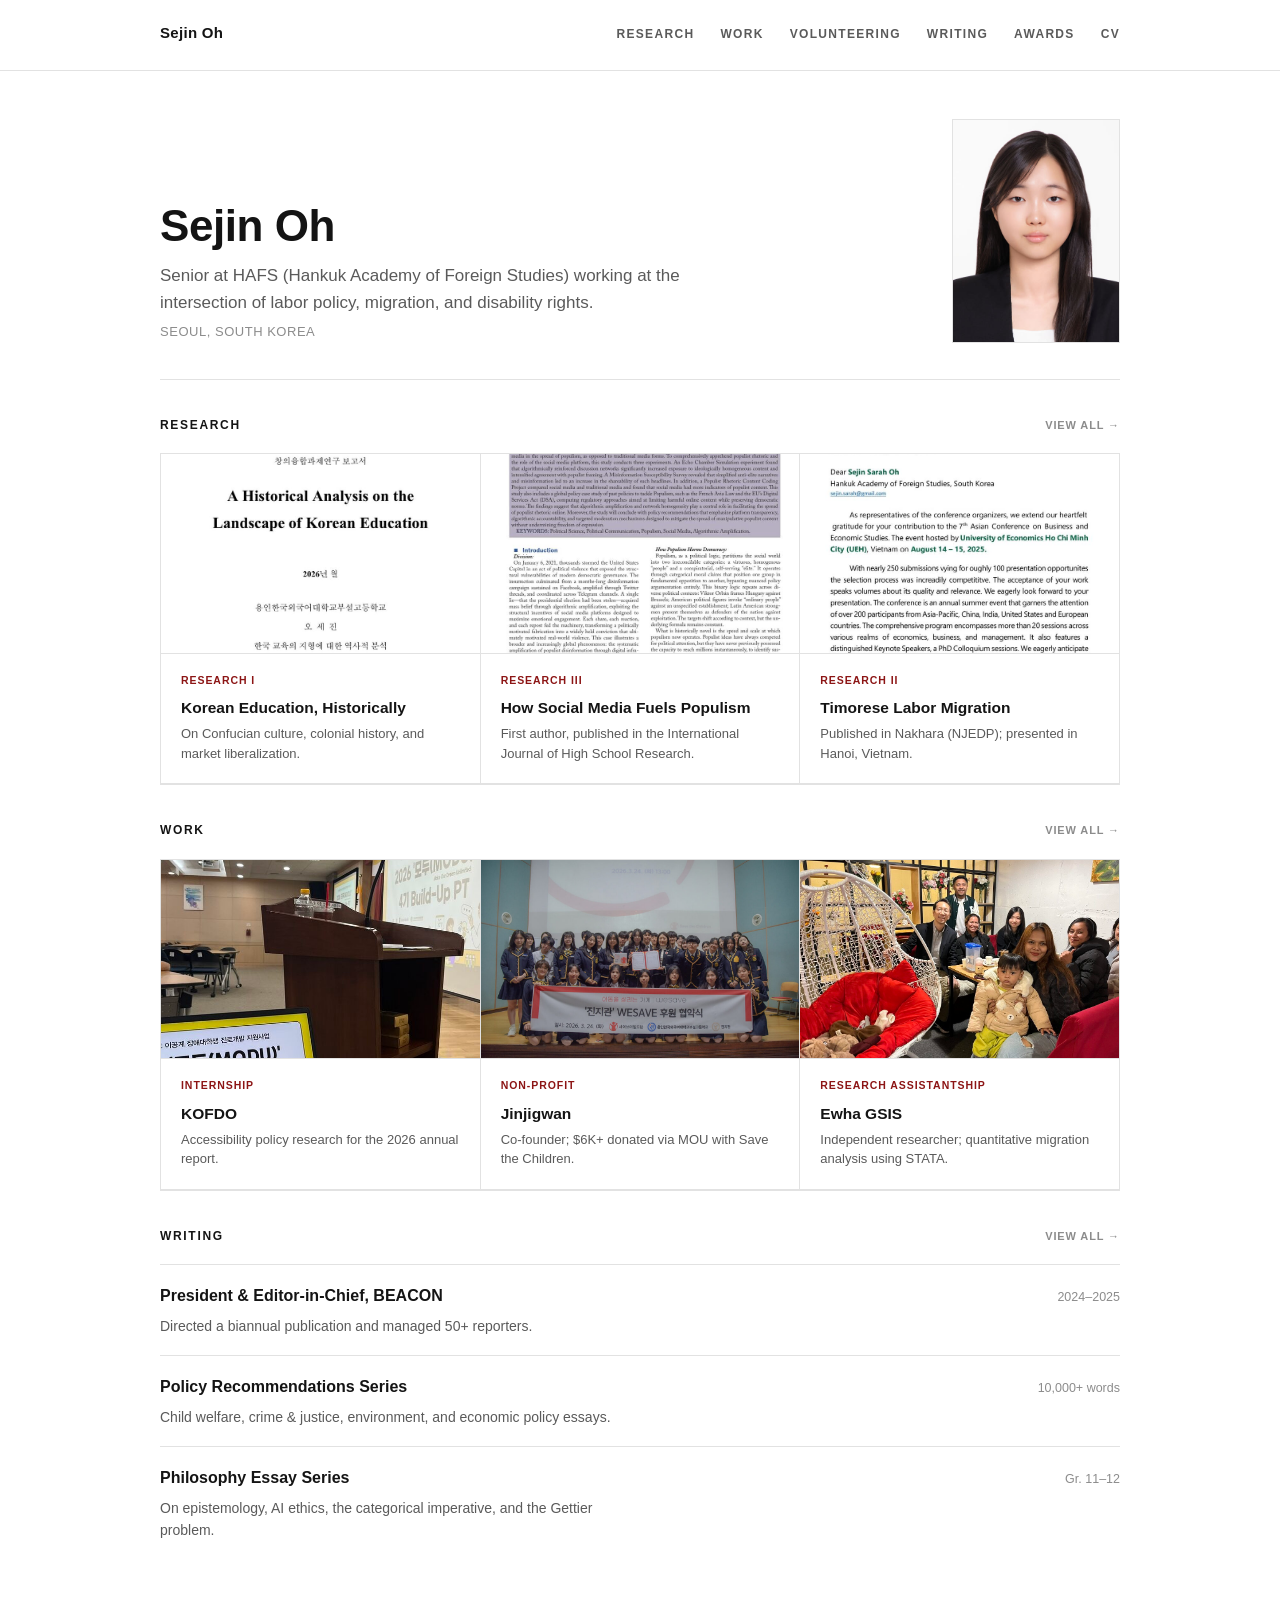
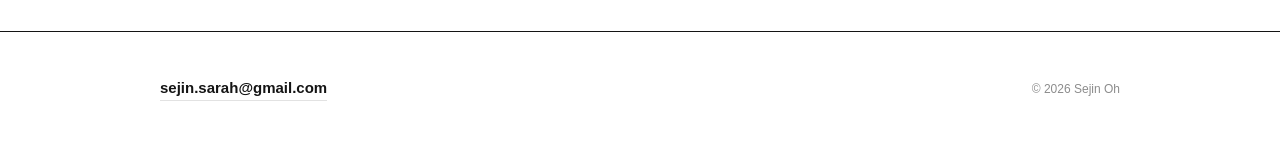
==== commit 1dbb0d6f: "Add files via upload" ====
--- a/index.html
+++ b/index.html
@@ -4,7 +4,52 @@
 <meta charset="UTF-8">
 <meta name="viewport" content="width=device-width, initial-scale=1.0">
 <title>Sejin Oh</title>
-<meta name="description" content="Sejin Oh — student researching migration, labor, disability, and education.">
+<meta name="description" content="Sejin Oh, student researching migration, labor, disability, and education.">
+<link rel="canonical" href="https://sejinsarah.com/">
+<link rel="icon" type="image/x-icon" href="/favicon.ico">
+<link rel="icon" type="image/png" sizes="32x32" href="/images/favicon-32x32.png">
+<link rel="icon" type="image/png" sizes="16x16" href="/images/favicon-16x16.png">
+<link rel="apple-touch-icon" sizes="180x180" href="/images/apple-touch-icon.png">
+<link rel="icon" type="image/png" sizes="192x192" href="/images/android-chrome-192x192.png">
+<link rel="icon" type="image/png" sizes="512x512" href="/images/android-chrome-512x512.png">
+
+<meta property="og:type" content="profile">
+<meta property="og:title" content="Sejin Oh">
+<meta property="og:description" content="Student researching migration, labor, disability, and education. Seoul, South Korea.">
+<meta property="og:url" content="https://sejinsarah.com/">
+<meta property="og:image" content="https://sejinsarah.com/images/og-image.png">
+<meta property="og:image:width" content="1200">
+<meta property="og:image:height" content="630">
+<meta name="twitter:card" content="summary_large_image">
+<meta name="twitter:title" content="Sejin Oh">
+<meta name="twitter:description" content="Student researching migration, labor, disability, and education. Seoul, South Korea.">
+<meta name="twitter:image" content="https://sejinsarah.com/images/og-image.png">
+
+<script type="application/ld+json">
+{
+  "@context": "https://schema.org",
+  "@type": "Person",
+  "name": "Sejin Oh",
+  "url": "https://sejinsarah.com/",
+  "image": "https://sejinsarah.com/images/hero-photo.jpg",
+  "email": "mailto:sejin.sarah@gmail.com",
+  "jobTitle": "Student",
+  "affiliation": {
+    "@type": "EducationalOrganization",
+    "name": "Hankuk Academy of Foreign Studies"
+  },
+  "address": {
+    "@type": "PostalAddress",
+    "addressLocality": "Seoul",
+    "addressCountry": "KR"
+  },
+  "sameAs": [
+    "https://www.instagram.com/weare.jinji"
+  ],
+  "knowsAbout": ["Labor policy", "Migration", "Disability rights", "Education policy"]
+}
+</script>
+
 <link rel="preconnect" href="https://api.fontshare.com">
 <link rel="stylesheet" href="https://api.fontshare.com/v2/css?f[]=switzer@400,500,600,700&display=swap">
 <link rel="stylesheet" href="styles.css">
@@ -118,7 +163,7 @@
 
 <div class="footer-wrap">
   <footer>
-    <a class="footer-email" href="mailto:oh@sejinsarah.com">oh@sejinsarah.com</a>
+    <a class="footer-email" href="mailto:sejin.sarah@gmail.com">sejin.sarah@gmail.com</a>
     <p class="footer-copy">© 2026 Sejin Oh</p>
   </footer>
 </div>
--- a/styles.css
+++ b/styles.css
@@ -568,6 +568,10 @@
 }
 
 .mini-gallery--wide { grid-template-columns: repeat(auto-fit, minmax(340px, 1fr)); }
+
+.mini-gallery--2col {
+  grid-template-columns: repeat(2, 1fr) !important;
+}
 
 /* ---------- Tiny hero photo (homepage) ---------- */
 
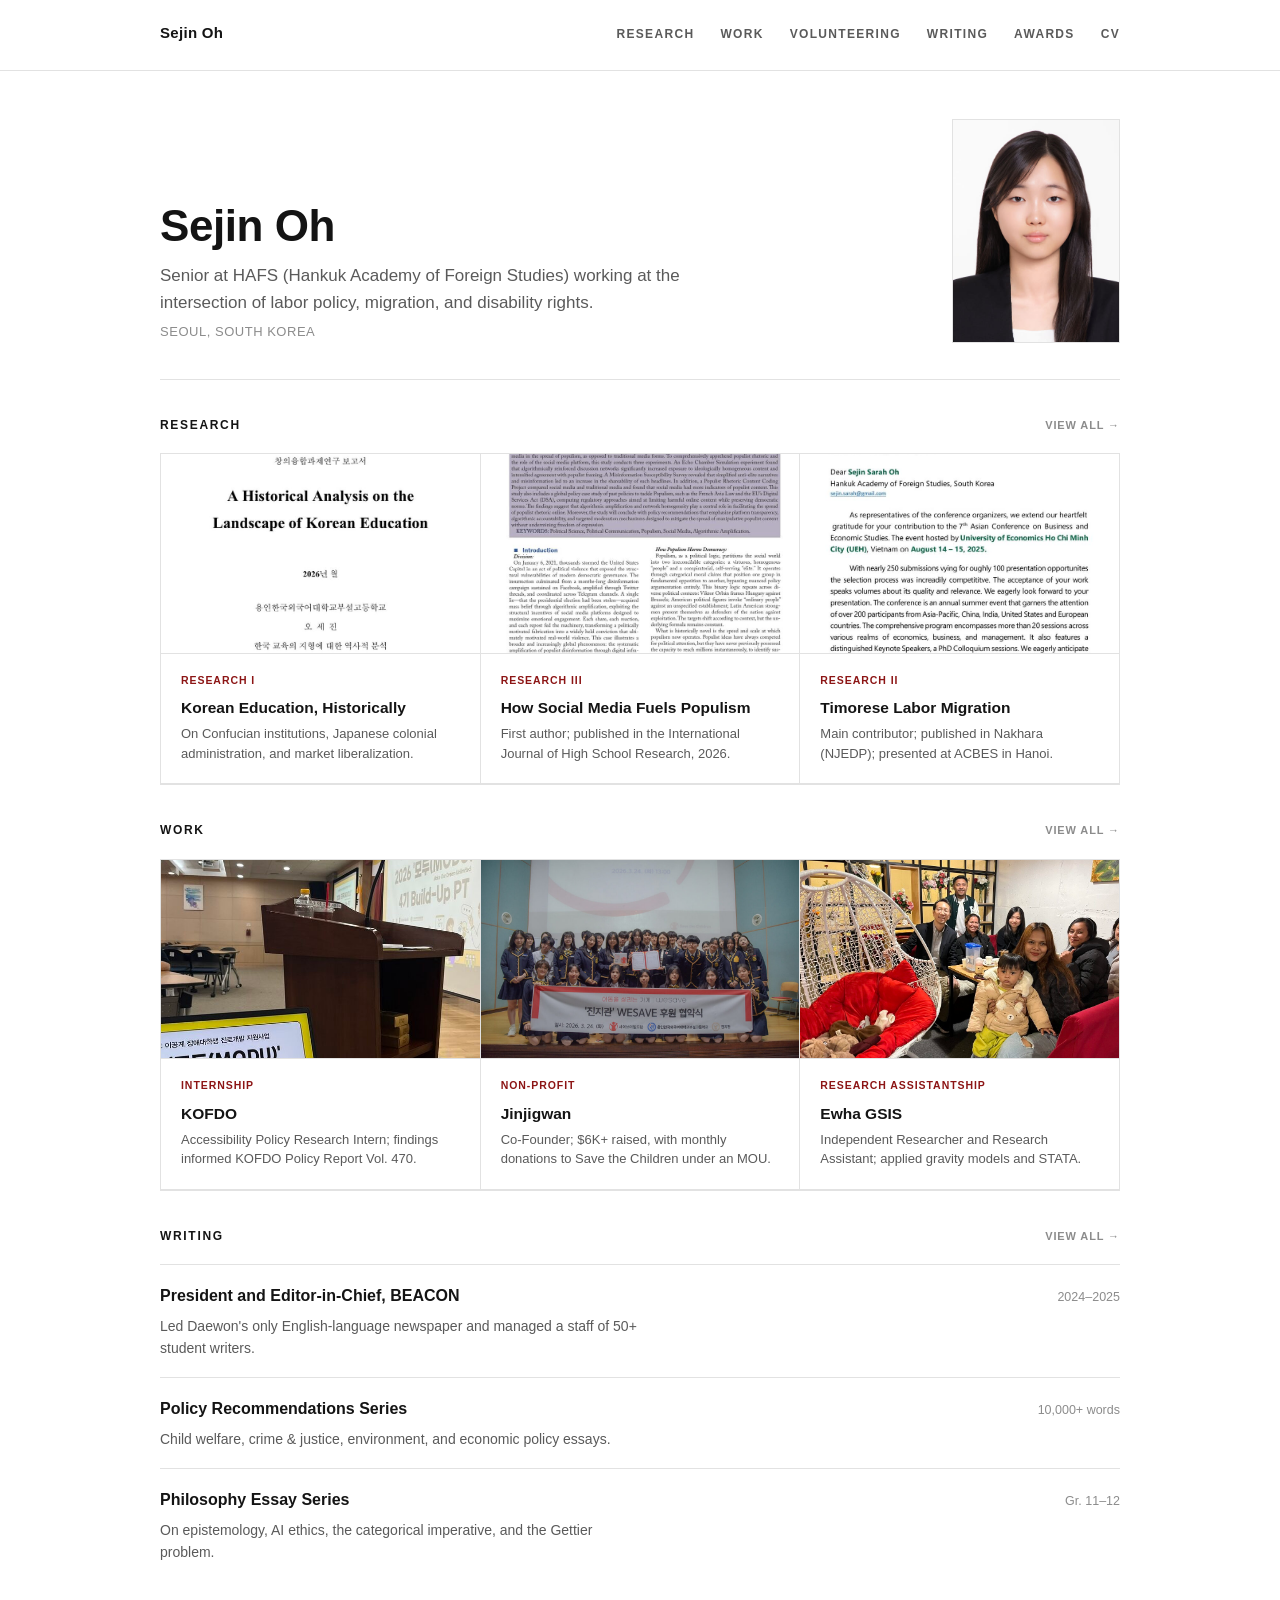
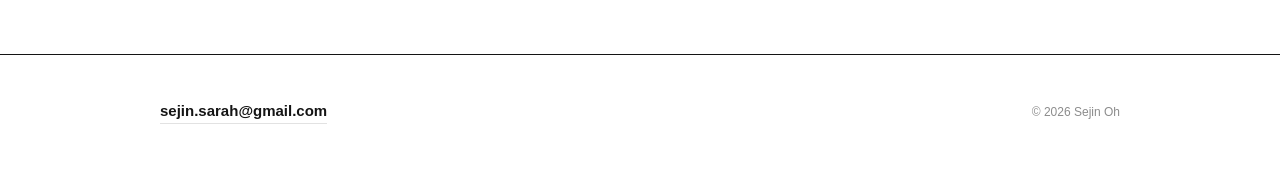
==== commit 335a1731: "Add files via upload" ====
--- a/index.html
+++ b/index.html
@@ -91,7 +91,7 @@
           <div class="card-body">
             <p class="card-tag">Research I</p>
             <p class="card-title">Korean Education, Historically</p>
-            <p class="card-desc">On Confucian culture, colonial history, and market liberalization.</p>
+            <p class="card-desc">On Confucian institutions, Japanese colonial administration, and market liberalization.</p>
           </div>
         </a>
         <a class="card card-photo-wrap" href="research.html">
@@ -99,7 +99,7 @@
           <div class="card-body">
             <p class="card-tag">Research III</p>
             <p class="card-title">How Social Media Fuels Populism</p>
-            <p class="card-desc">First author, published in the International Journal of High School Research.</p>
+            <p class="card-desc">First author; published in the International Journal of High School Research, 2026.</p>
           </div>
         </a>
         <a class="card card-photo-wrap" href="pdfs/research-migration-invitation.pdf" target="_blank">
@@ -107,7 +107,7 @@
           <div class="card-body">
             <p class="card-tag">Research II</p>
             <p class="card-title">Timorese Labor Migration</p>
-            <p class="card-desc">Published in Nakhara (NJEDP); presented in Hanoi, Vietnam.</p>
+            <p class="card-desc">Main contributor; published in Nakhara (NJEDP); presented at ACBES in Hanoi.</p>
           </div>
         </a>
       </div>
@@ -121,7 +121,7 @@
           <div class="card-body">
             <p class="card-tag">Internship</p>
             <p class="card-title">KOFDO</p>
-            <p class="card-desc">Accessibility policy research for the 2026 annual report.</p>
+            <p class="card-desc">Accessibility Policy Research Intern; findings informed KOFDO Policy Report Vol. 470.</p>
           </div>
         </a>
         <a class="card card-photo-wrap" href="work.html">
@@ -129,7 +129,7 @@
           <div class="card-body">
             <p class="card-tag">Non-Profit</p>
             <p class="card-title">Jinjigwan</p>
-            <p class="card-desc">Co-founder; $6K+ donated via MOU with Save the Children.</p>
+            <p class="card-desc">Co-Founder; $6K+ raised, with monthly donations to Save the Children under an MOU.</p>
           </div>
         </a>
         <a class="card card-photo-wrap" href="work.html">
@@ -137,7 +137,7 @@
           <div class="card-body">
             <p class="card-tag">Research Assistantship</p>
             <p class="card-title">Ewha GSIS</p>
-            <p class="card-desc">Independent researcher; quantitative migration analysis using STATA.</p>
+            <p class="card-desc">Independent Researcher and Research Assistant; applied gravity models and STATA.</p>
           </div>
         </a>
       </div>
@@ -146,8 +146,8 @@
     <section class="section">
       <p class="section-label">Writing <a href="writing.html">View all →</a></p>
       <div class="list-row">
-        <div class="list-row-head"><span class="list-row-title">President &amp; Editor-in-Chief, BEACON</span><span class="list-row-meta">2024–2025</span></div>
-        <p class="list-row-desc">Directed a biannual publication and managed 50+ reporters.</p>
+        <div class="list-row-head"><span class="list-row-title">President and Editor-in-Chief, BEACON</span><span class="list-row-meta">2024–2025</span></div>
+        <p class="list-row-desc">Led Daewon's only English-language newspaper and managed a staff of 50+ student writers.</p>
       </div>
       <div class="list-row">
         <div class="list-row-head"><span class="list-row-title">Policy Recommendations Series</span><span class="list-row-meta">10,000+ words</span></div>
